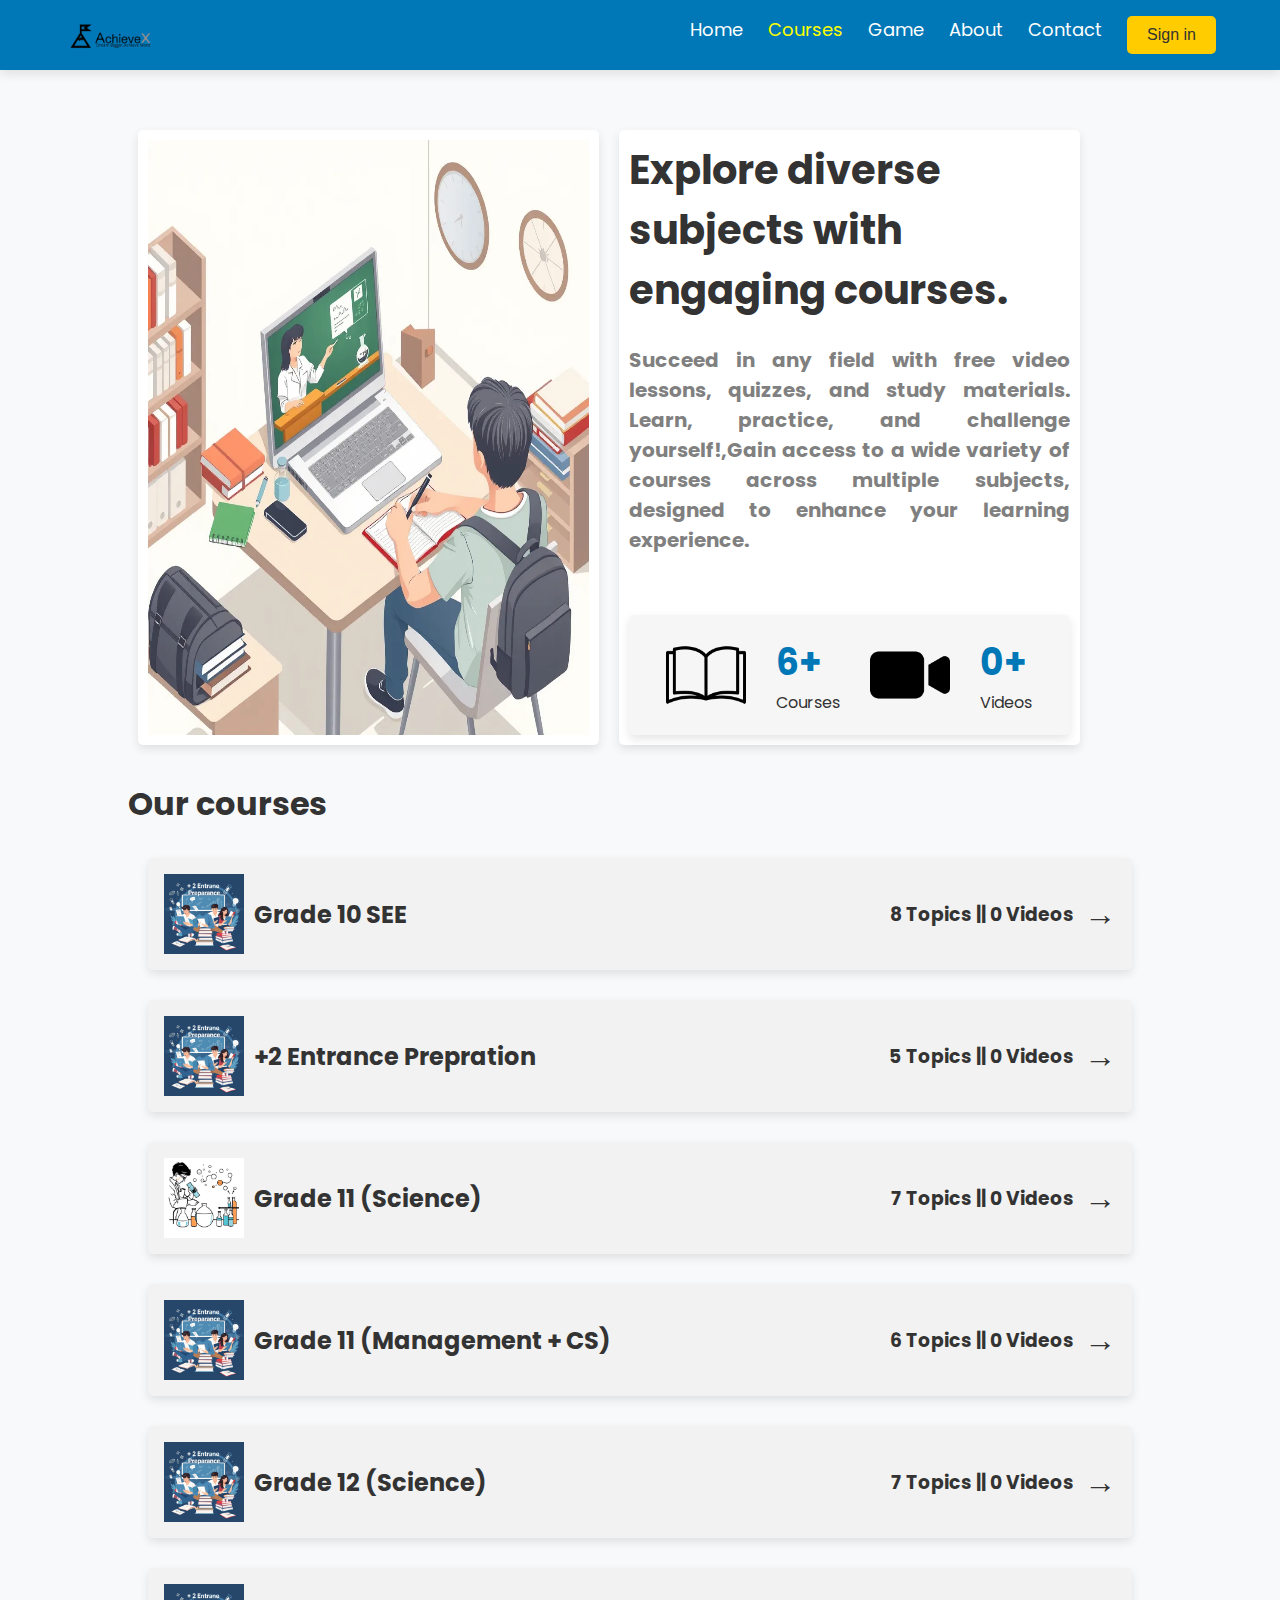
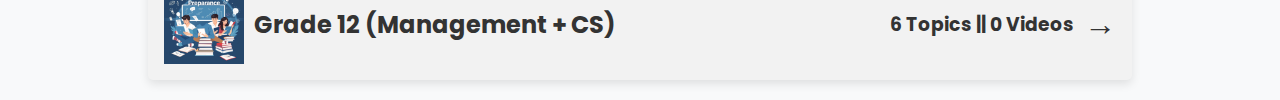
==== course.html @ 3be177aa "y" ====
<!DOCTYPE html>
<html lang="en">
  <head>
    <meta charset="UTF-8" />
    <meta name="viewport" content="width=device-width, initial-scale=1.0" />
    <title>AchieveX-Course</title>
    <link
      href="https://fonts.googleapis.com/css2?family=Poppins:wght@300;400;600&display=swap"
      rel="stylesheet"
    />
    <link
      rel="stylesheet"
      href="https://cdnjs.cloudflare.com/ajax/libs/font-awesome/6.5.1/css/all.min.css"
    />
    <link
      rel="stylesheet"
      href="https://cdnjs.cloudflare.com/ajax/libs/font-awesome/6.5.1/css/all.min.css"
    />

    <link rel="icon" href="icons.png" type="image/x-icon" />
    <title>AchieveX-Home</title>
    <link rel="stylesheet" href="course.css" />
  </head>
  <body>
    <header>
      <h1 id="hidden2">nice</h1>
      <div id="nav">
        <img src="logo.png" alt="logo" height="100%" />
        <ul>
          <li>
            <a href="index.html" id="ul1">Home</a>
          </li>
          <li><a href="#" id="ul2">Courses</a></li>
          <li><a href="#" id="ul3">Game</a></li>
          <li><a href="#" id="ul4">About</a></li>
          <li><a href="#" id="ul5">Contact</a></li>
          <button id="login-btn">Sign in</button>
        </ul>
      </div>
    </header>
    <main>
      <div id="main1">
        <div id="img-1" class="main-child">
          <img src="courseimg.webp" alt="img" width="100%" height="100%" />
        </div>
        <div id="cont-1" class="main-child">
          <h1 style="font-size: 40px">
            Explore diverse subjects with engaging courses.
          </h1>
          <br />
          <h2 style="color: gray; text-align: justify; font-size: 20px">
            Succeed in any field with free video lessons, quizzes, and study
            materials. Learn, practice, and challenge yourself!,Gain access to a
            wide variety of courses across multiple subjects, designed to
            enhance your learning experience.
          </h2>
          <div id="cont1">
            <img src="book.png" alt="book" width="20%" />
            <section id="S-courses" class="main-details">
              <h3 id="total-courses" class="total">0+</h3>
              Courses
            </section>
            <img src="video-camera.png" alt="video" width="20%" />
            <section id="S-videos" class="main-details">
              <h3 id="total-videos" class="total">0+</h3>
              Videos
          </div>
        </div>
      </div>
      <br />
      <h1>Our courses</h1>
      <div id="video-course"></div>
    </main>
    <script src="hidden.js" defer></script>
    <script src="data.js" defer></script>
    <script src="main.js" defer></script>
  </body>
</html>
---- course.css ----
* {
  margin: 0;
  padding: 0;
  box-sizing: border-box;
}
body {
  font-family: "Poppins", sans-serif;
  background-color: #f8f9fa;
  color: #333;
}
a {
  text-decoration: none;
  color: black;
}

/* Navigation Bar */
#nav {
  display: flex;
  justify-content: space-between;
  align-items: center;
  width: 100%;
  height: 70px;
  background-color: #0077b6;
  padding: 15px 5%;
  box-shadow: 0 4px 10px rgba(0, 0, 0, 0.1);
}

#nav ul {
  display: flex;
  list-style: none;
  gap: 25px;
}

#nav ul li {
  font-size: 18px;
}

#nav ul li a {
  color: white;
  transition: 0.3s;
}

#nav ul li a:hover {
  color: #ffcc00;
}

/* Login Button */
#login-btn {
  background-color: #ffcc00;
  border: none;
  color: #333;
  padding: 10px 20px;
  font-size: 16px;
  cursor: pointer;
  border-radius: 5px;
  transition: 0.3s;
}

#login-btn:hover {
  background-color: white;
  color: #0077b6;
}
/* hidden */
#hidden2 {
  display: none;
}
/* main */
main {
  width: 80%;
  margin-left: 10%;
  margin-top: 50px;
  margin-right: 10%;
}
#main1 {
  display: flex;
  flex-direction: row;
  flex-wrap: wrap;
}
.main-child {
  width: 45%;
  padding: 10px;
  margin: 10px;
  background-color: white;
  border-radius: 5px;
  box-shadow: 0 4px 10px rgba(0, 0, 0, 0.1);
}
#cont-1 {
  display: flex;
  flex-direction: column;
  flex-wrap: wrap;
  align-items: center;
}
#cont1 {
  display: flex;
  flex-direction: row;
  flex-wrap: wrap;
  gap: 30px;
  align-items: center;
  justify-content: center;
  margin-top: 60px;
  background-color: rgb(247, 246, 246);
  border-radius: 5px;
  box-shadow: 0 4px 10px rgba(0, 0, 0, 0.1);
  padding: 20px;
}
.total {
  font-size: 36px;
  font-weight: bold;
  color: #0077b6;
}
/* videos */
#video-course {
  display: flex;
  flex-direction: column;
  flex-wrap: wrap;
  gap: 30px;
  align-items: center;
  justify-content: center;
  margin-top: 10px;

  border-radius: 5px;

  padding: 20px;
}
.video {
  background-color: #f2f2f2;
  width: 100%;
  border-radius: 5px;
  box-shadow: 0 4px 10px rgba(0, 0, 0, 0.1);
  padding: 1rem;
  cursor: pointer;
  display: flex;
  flex-direction: row;
  align-items: center;
  justify-content: space-between;
}
.pic {
  display: flex;
  flex-direction: row;
  align-items: center;
  gap: 10px;
}

.video:hover {
  background-color: #e6e6e6;
}
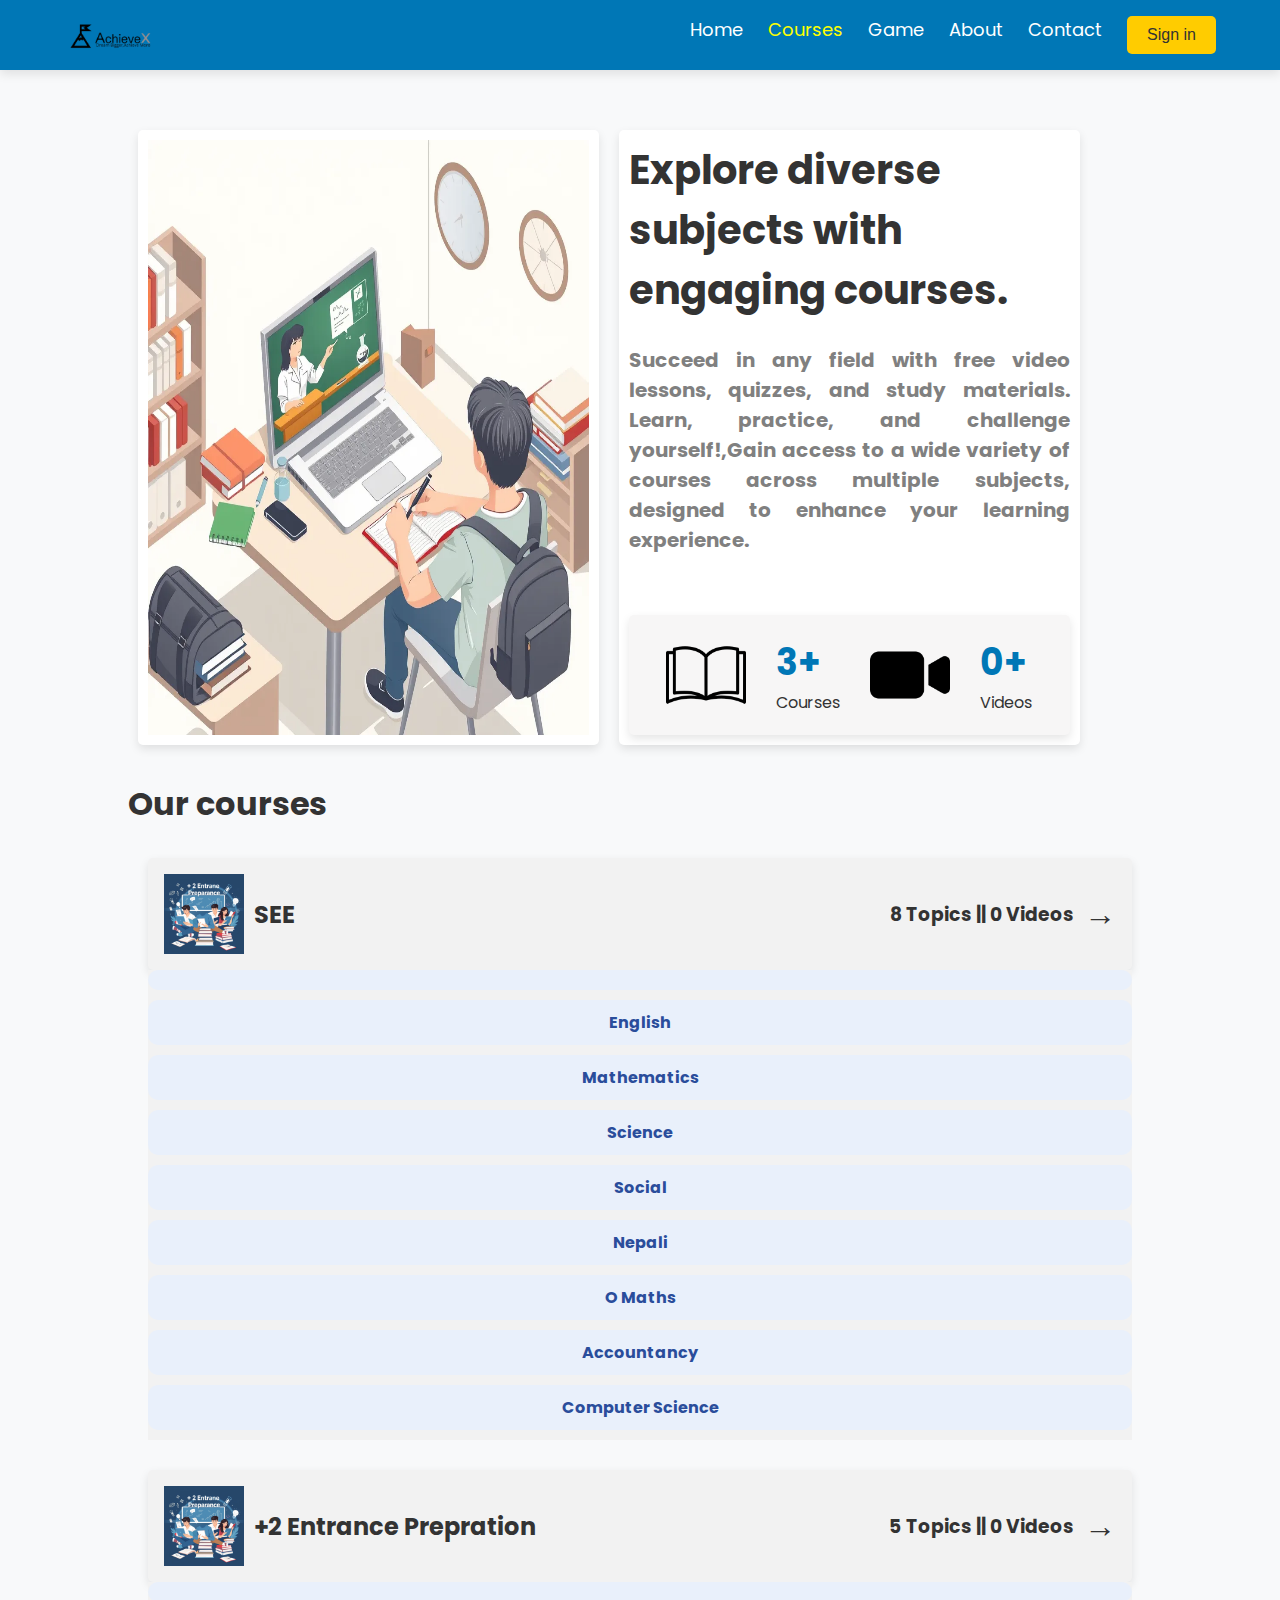
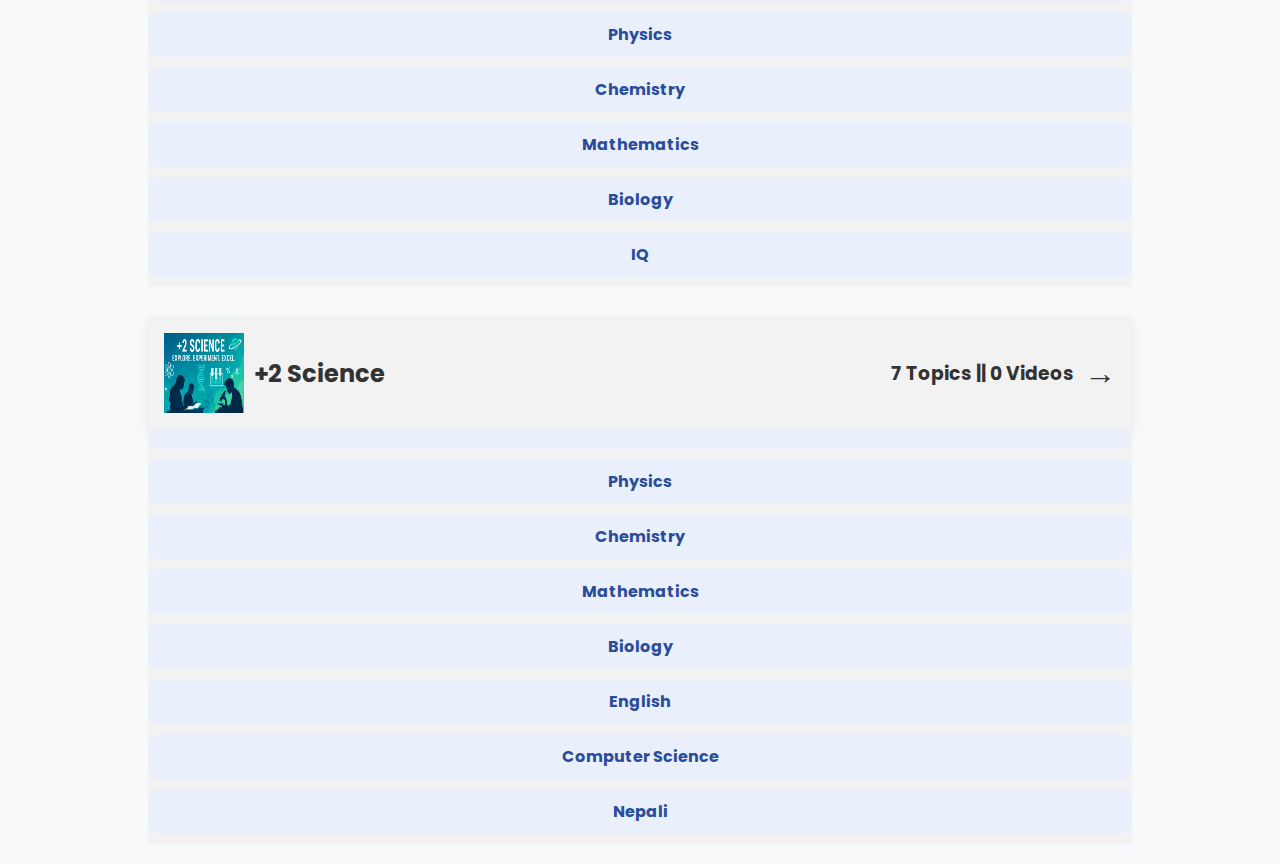
==== commit 6d018b86: "11" ====
--- a/course.html
+++ b/course.html
@@ -31,7 +31,7 @@
             <a href="index.html" id="ul1">Home</a>
           </li>
           <li><a href="#" id="ul2">Courses</a></li>
-          <li><a href="#" id="ul3">Game</a></li>
+          <li><a href="game.html" id="ul3">Game</a></li>
           <li><a href="#" id="ul4">About</a></li>
           <li><a href="#" id="ul5">Contact</a></li>
           <button id="login-btn">Sign in</button>
@@ -70,6 +70,9 @@
       <br />
       <h1>Our courses</h1>
       <div id="video-course"></div>
+      <div class="sublist">
+        
+      </div>
     </main>
     <script src="hidden.js" defer></script>
     <script src="data.js" defer></script>
--- a/course.css
+++ b/course.css
@@ -122,7 +122,7 @@
 
   padding: 20px;
 }
-.video {
+.cvideo {
   background-color: #f2f2f2;
   width: 100%;
   border-radius: 5px;
@@ -144,3 +144,31 @@
 .video:hover {
   background-color: #e6e6e6;
 }
+/* thatlistone */
+
+.maybehidden ul {
+  list-style-type: none;
+  padding: 0;
+}
+
+.maybehidden li {
+  padding: 10px;
+  margin-bottom: 10px;
+  background-color: #e9f0fb;
+  border-radius: 10px;
+  text-align: center;
+  font-weight: bold;
+  color: #2a4d9b;
+}
+.mmain {
+  display: flex;
+  flex-direction: column;
+  width: 100%;
+}
+.maybehidden {
+  display: flex;
+  flex-direction: column;
+  width: 100%;
+
+  background-color: #f2f2f2;
+}
